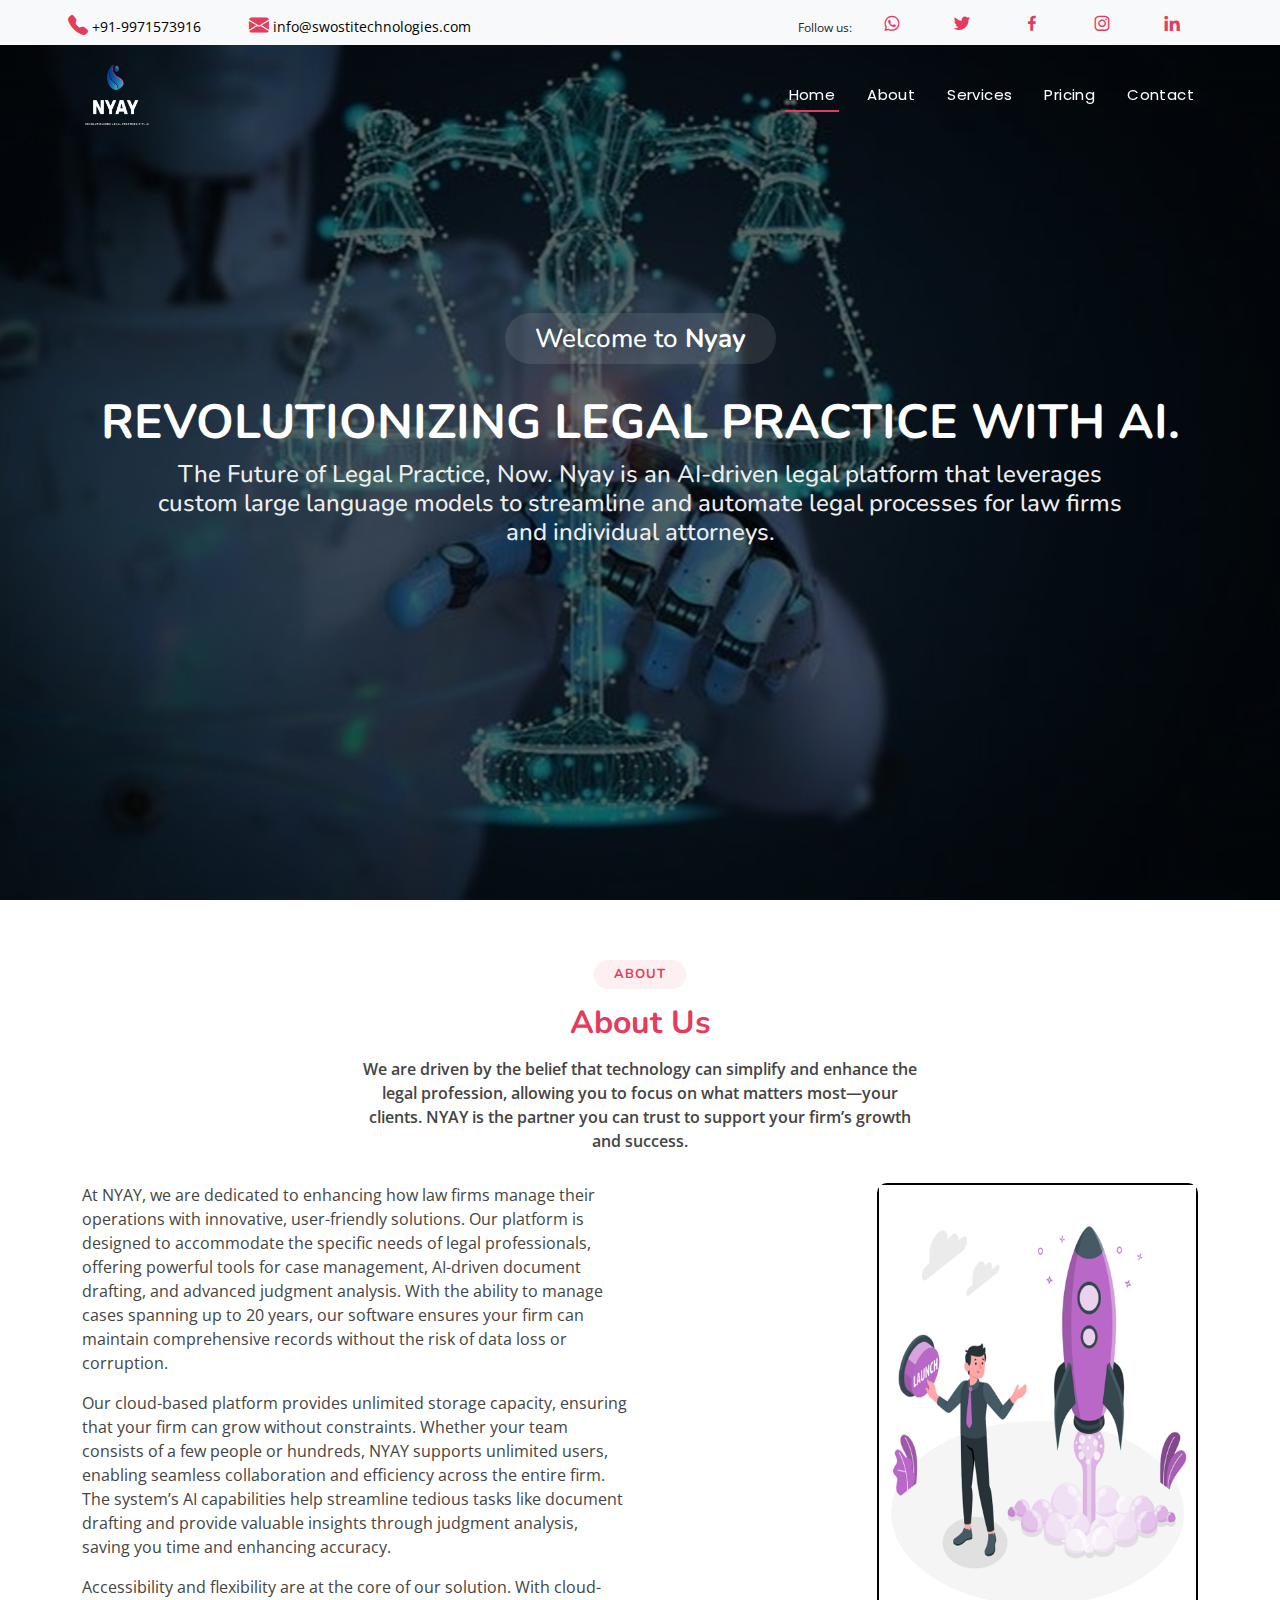
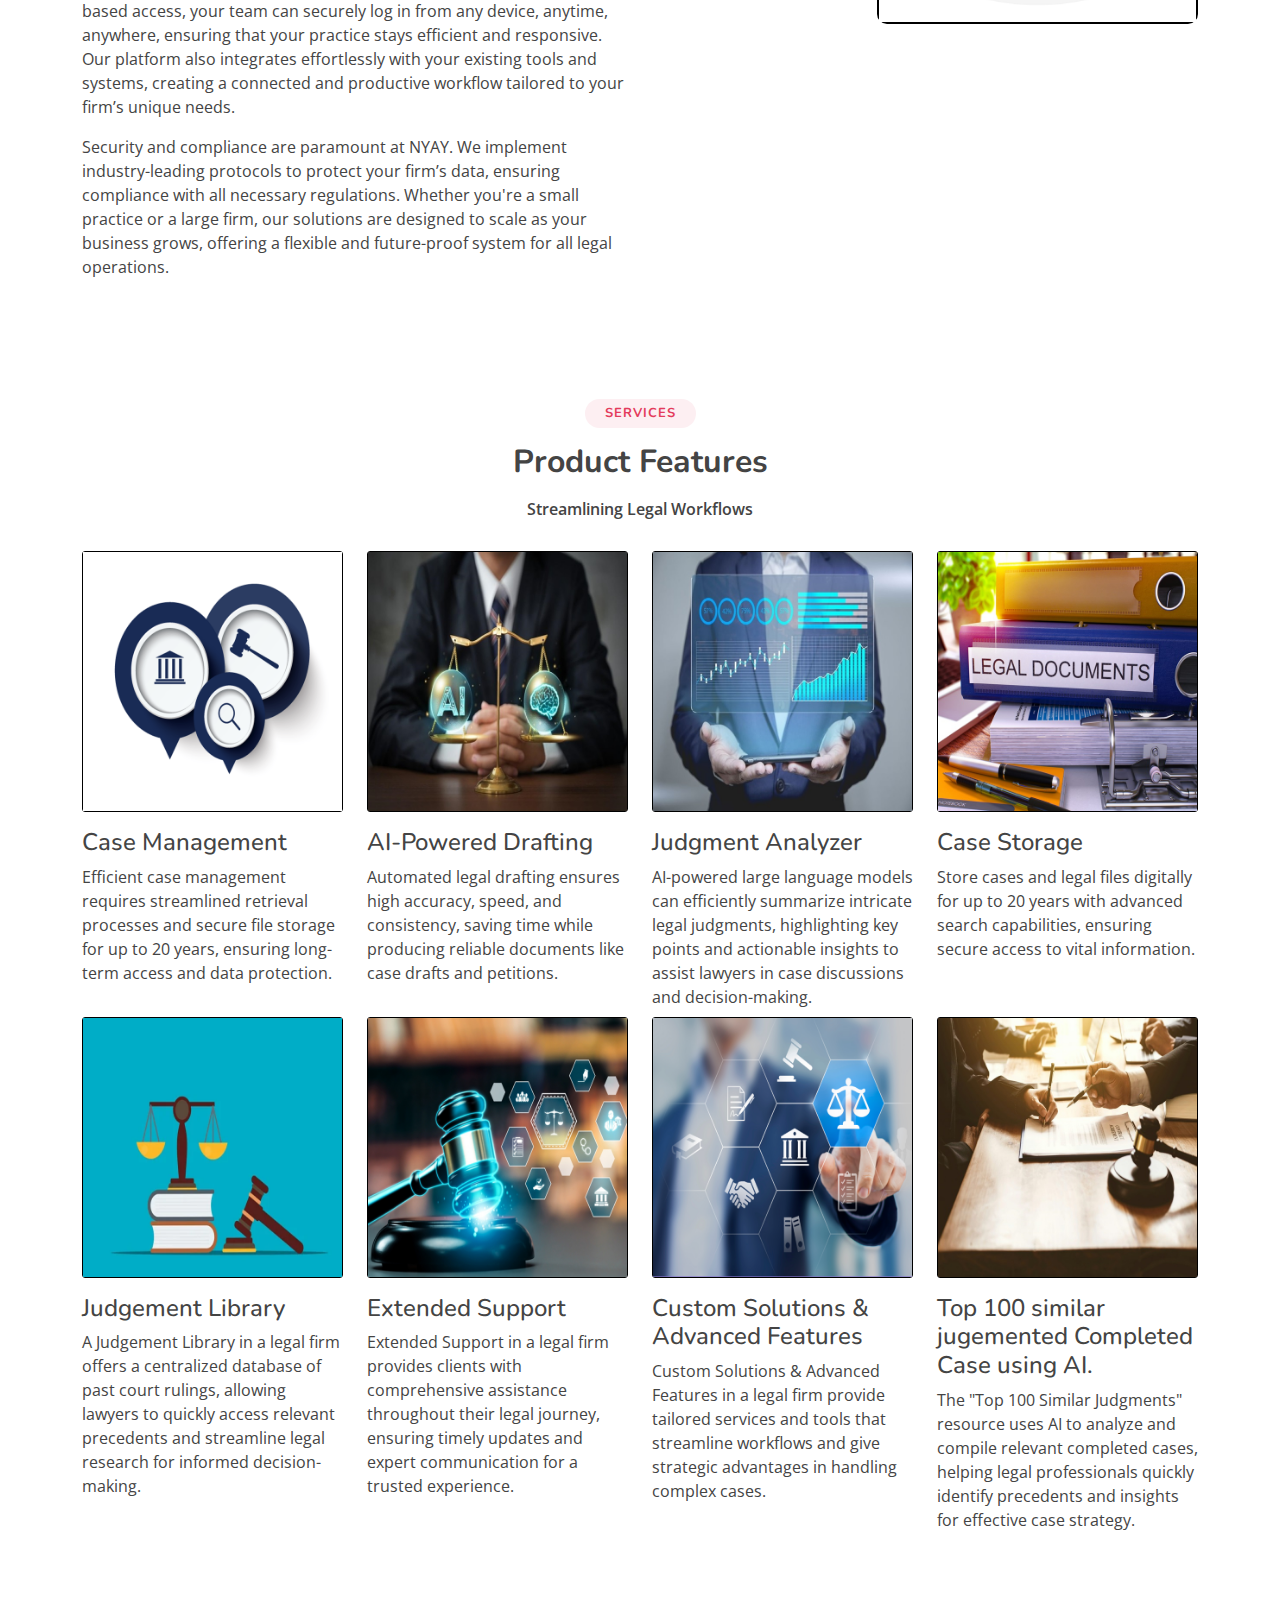
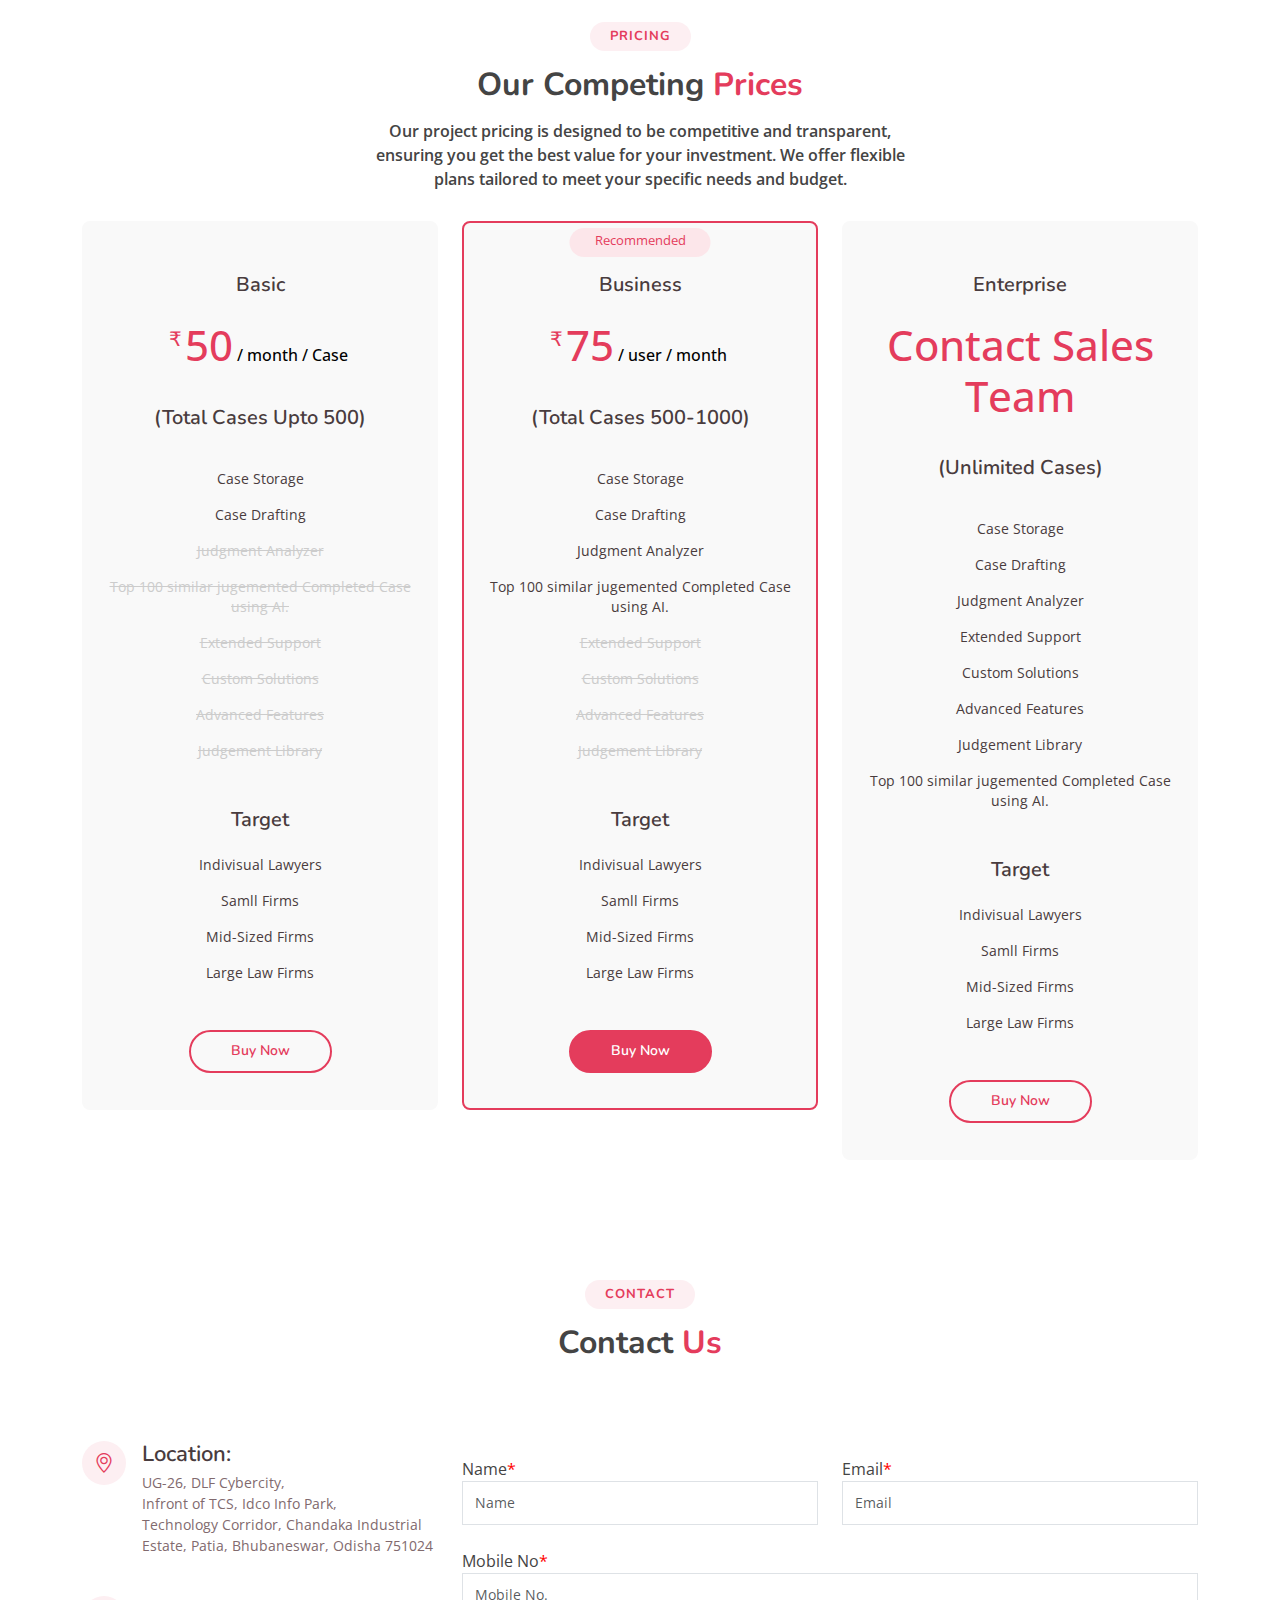
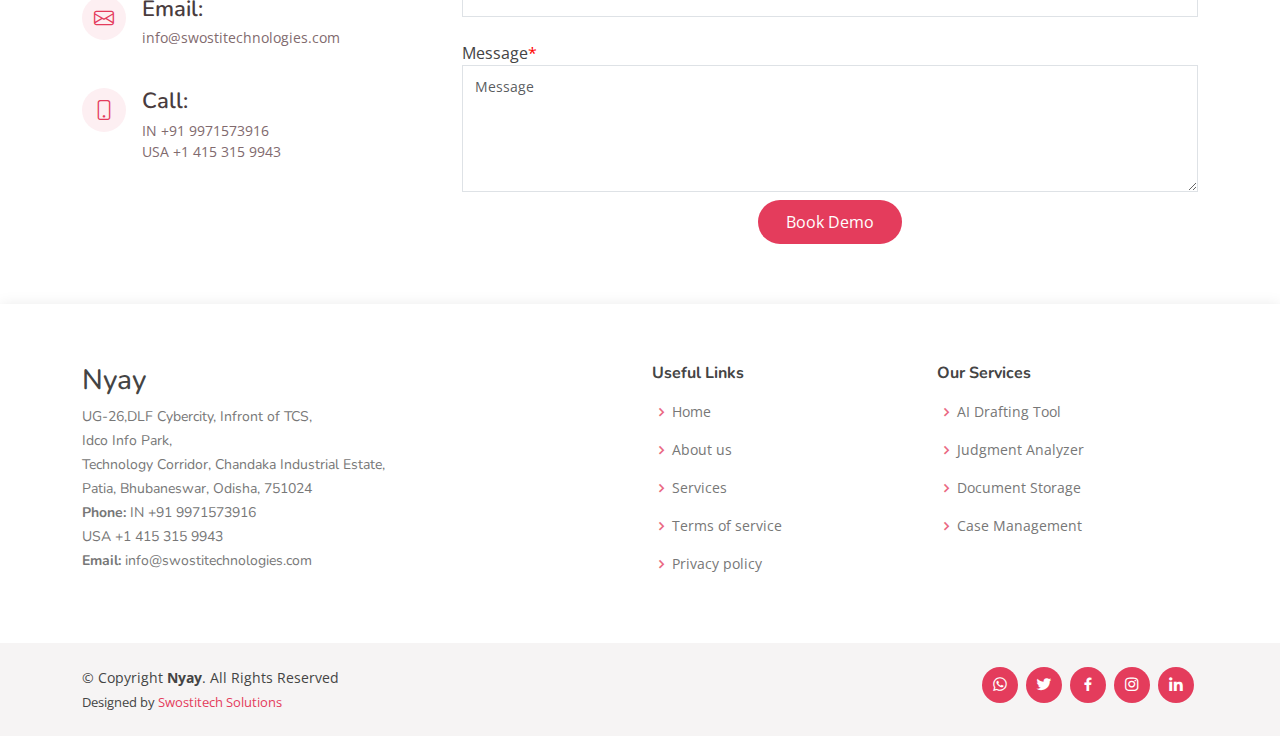
==== index.html @ dc2826b4 "commit" ====
<!DOCTYPE html>
<html lang="en">

<head>
  <meta charset="utf-8">
  <meta content="width=device-width, initial-scale=1.0" name="viewport">

  <title>Nyay</title>
  <meta content="" name="description">
  <meta content="" name="keywords">

  <!-- Favicons -->
  <link href="assets/img/logo.jpg" rel="icon">
  <link href="assets/img/apple-touch-icon.png" rel="apple-touch-icon">

  <!-- Google Fonts -->
  <link href="https://fonts.googleapis.com/css?family=Open+Sans:300,300i,400,400i,600,600i,700,700i|Nunito:300,300i,400,400i,600,600i,700,700i|Poppins:300,300i,400,400i,500,500i,600,600i,700,700i" rel="stylesheet">

  <!-- Vendor CSS Files -->
  <link href="assets/vendor/bootstrap/css/bootstrap.min.css" rel="stylesheet">
  <link href="assets/vendor/bootstrap-icons/bootstrap-icons.css" rel="stylesheet">
  <link href="assets/vendor/boxicons/css/boxicons.min.css" rel="stylesheet">
  <link href="assets/vendor/glightbox/css/glightbox.min.css" rel="stylesheet">
  <link href="assets/vendor/remixicon/remixicon.css" rel="stylesheet">
  <link href="assets/vendor/swiper/swiper-bundle.min.css" rel="stylesheet">

  <!-- Template Main CSS File -->
  <link href="assets/css/style.css" rel="stylesheet">

  <!-- =======================================================
  * Template Name: Tempo
  * Updated: Sep 18 2023 with Bootstrap v5.3.2
  * Template URL: https://bootstrapmade.com/tempo-free-onepage-bootstrap-theme/
  * Author: BootstrapMade.com
  * License: https://bootstrapmade.com/license/
  ======================================================== -->
</head>

<body>

  <!-- ======= Topbar ======= -->
  <div id="topbar" class="topbar row gx-0 align-items-center d-none d-lg-flex bg-light text-dark fixed-top">
    <!-- <div id="topbar" class="topbar row gx-0 align-items-center d-none d-lg-flex bg-dark text-light fixed-top"> -->
    <div class="col-lg-6 px-5 text-start">
      <a><i class="bi bi-telephone-fill"></i> +91-9971573916</a>
      <a href="mailto:info@example.com" class="ms-4"><i class="bi bi-envelope-fill"></i> info@swostitechnologies.com</a>
      <!-- <a href="mailto:info@example.com" class="ms-4" style="color: white;"><i class="bi bi-envelope-fill"></i> info@swostitechnologies.com</a> -->

    </div>
    
    <div class="col-lg-6 px-5 text-end">
      <small>Follow us:</small>
      <a class="text-body ms-3" href="https://api.whatsapp.com/send/?phone=%2B14153159943&text&type=phone_number&app_absent=0" class="Whatsapp"><i class='bx bxl-whatsapp'></i></a>
      <a class="text-body ms-3" href="https://twitter.com/swostitech91221" class="twitter"><i class="bx bxl-twitter"></i></a>
      <a class="text-body ms-3" href="https://www.facebook.com/profile.php?id=100093429827794&mibextid=ZbWKwL" class="facebook"><i class="bx bxl-facebook"></i></a>
      <a class="text-body ms-3" href="https://instagram.com/swostitechsolutions?igshid=MzRlODBiNWFlZA==" class="instagram"><i class="bx bxl-instagram"></i></a>
      <a class="text-body ms-3" href="https://www.linkedin.com/company/swostitech-solutions/" class="linkedin"><i class="bx bxl-linkedin"></i></a>
    </div>
  </div>
  <!-- ======= End Topbar ======= -->
   
  <!-- ======= Header ======= -->
  <header id="header" class="fixed-top ">
    <div class="container d-flex align-items-center justify-content-between">

      <div class="d-flex align-items-center">
        <a href="index.html" class="logo"><img src="assets/img/logobg.png" alt="" class="img-fluid" style="background: transparent;"></a> &nbsp;&nbsp;&nbsp;
        <!-- <h1 class="logo"><a href="index.html">Nyay</a></h1> -->
        <!-- Uncomment below if you prefer to use an image logo -->
      </div>

      <nav id="navbar" class="navbar">
        <ul>
          <li><a class="nav-link scrollto active" href="#hero">Home</a></li>
          <li><a class="nav-link scrollto" href="#about">About</a></li>
          <li><a class="nav-link scrollto" href="#services">Services</a></li>          
          <li><a class="nav-link scrollto" href="#pricing">Pricing</a></li>
          <li><a class="nav-link scrollto" href="#contact">Contact</a></li>
          <!-- <li><a class="nav-link scrollto " href="#portfolio">Portfolio</a></li> -->
          <!-- <li><a class="nav-link scrollto" href="#team">Market</a></li> -->
          <!-- <li class="dropdown"><a href="#"><span>Drop Down</span> <i class="bi bi-chevron-down"></i></a>
            <ul>
              <li><a href="#">Drop Down 1</a></li>
              <li class="dropdown"><a href="#"><span>Deep Drop Down</span> <i class="bi bi-chevron-right"></i></a>
                <ul>
                  <li><a href="#">Deep Drop Down 1</a></li>
                  <li><a href="#">Deep Drop Down 2</a></li>
                  <li><a href="#">Deep Drop Down 3</a></li>
                  <li><a href="#">Deep Drop Down 4</a></li>
                  <li><a href="#">Deep Drop Down 5</a></li>
                </ul>
              </li>
              <li><a href="#">Drop Down 2</a></li>
              <li><a href="#">Drop Down 3</a></li>
              <li><a href="#">Drop Down 4</a></li>
            </ul>
          </li> -->
        </ul>
        <i class="bi bi-list mobile-nav-toggle"></i>
      </nav><!-- .navbar -->

    </div>
  </header><!-- End Header -->

  <!-- ======= Hero Section ======= -->
  <section id="hero">
    <div class="hero-container">
      <h3>Welcome to <strong>Nyay</strong></h3>
      <h1>Revolutionizing Legal Practice With AI.</h1>
      <h6>The Future of Legal Practice, Now. Nyay is an AI-driven legal platform that leverages custom large language models to streamline and automate legal processes for law firms and individual attorneys.</h6>
      <!-- <a href="#about" class="btn-get-started scrollto">Get Started</a> -->
    </div>
  </section><!-- End Hero -->

  <main id="main">

    <!-- ======= About Section ======= -->
    <section id="about" class="about">
      <div class="container">

        <div class="section-title">
          <h2>About</h2>
          <h3><span>About Us</span></h3>
          <p>We are driven by the belief that technology can simplify and enhance the legal profession, allowing you to focus on what matters most—your clients. NYAY is the partner you can trust to support your firm’s growth and success.</p>
        </div>

        <div class="row content">
          <div class="col-lg-6">
            <p>
              At NYAY, we are dedicated to enhancing how law firms manage their operations with innovative, user-friendly solutions. Our platform is designed to accommodate the specific needs of legal professionals, offering powerful tools for case management, AI-driven document drafting, and advanced judgment analysis. With the ability to manage cases spanning up to 20 years, our software ensures your firm can maintain comprehensive records without the risk of data loss or corruption.
            </p>
            <p>
              Our cloud-based platform provides unlimited storage capacity, ensuring that your firm can grow without constraints. Whether your team consists of a few people or hundreds, NYAY supports unlimited users, enabling seamless collaboration and efficiency across the entire firm. The system’s AI capabilities help streamline tedious tasks like document drafting and provide valuable insights through judgment analysis, saving you time and enhancing accuracy.
            </p>
            <p>
              Accessibility and flexibility are at the core of our solution. With cloud-based access, your team can securely log in from any device, anytime, anywhere, ensuring that your practice stays efficient and responsive. Our platform also integrates effortlessly with your existing tools and systems, creating a connected and productive workflow tailored to your firm’s unique needs.
            </p>
            <p>
              Security and compliance are paramount at NYAY. We implement industry-leading protocols to protect your firm’s data, ensuring compliance with all necessary regulations. Whether you're a small practice or a large firm, our solutions are designed to scale as your business grows, offering a flexible and future-proof system for all legal operations.
            </p>
          </div>

          <div class="col-lg-6 pt-4 pt-lg-0">
            <div class="about-img">
              <img src="assets/img/about1.png" class="img-fluid" alt="">
            </div>
          </div>
          <!-- <div class="col-lg-6 pt-4 pt-lg-0">
            <p>
              Accessibility and flexibility are at the core of our solution. With cloud-based access, your team can securely log in from any device, anytime, anywhere, ensuring that your practice stays efficient and responsive. Our platform also integrates effortlessly with your existing tools and systems, creating a connected and productive workflow tailored to your firm’s unique needs.
            </p>
            <ul>
              Security and compliance are paramount at NYAY. We implement industry-leading protocols to protect your firm’s data, ensuring compliance with all necessary regulations. Whether you're a small practice or a large firm, our solutions are designed to scale as your business grows, offering a flexible and future-proof system for all legal operations.
            </ul>
          </div> -->
        </div>
      </div>
    </section><!-- End About Section -->

    <!-- ======= Services Section ======= -->
    <section id="services" class="services">
      <div class="container">
        <div class="section-title">
          <h2>Services</h2>
          <h3>Product Features</h3>
          <p>Streamlining Legal Workflows</p>
        </div>

        <div class="row">
          <div class="col-lg-3 col-md-6 d-block align-items-stretch mb-2">
            <div class="icon">
              <div class="icon-img mb-3">
                <img src="assets/img/team/CM.png" class="img-fluid" alt="">
              </div>
              <div class="icon-info">
                <h4>Case Management</h4>
                <span>Efficient case management requires streamlined retrieval processes and secure file storage for up to 20 years, ensuring long-term access and data protection.</span>
              </div>
            </div>
          </div>

          <div class="col-lg-3 col-md-6 d-flex align-items-stretch">
            <div class="icon">
              <div class="icon-img mb-3">
                <img src="assets/img/team/AI.jpg" class="img-fluid" alt="">
              </div>
              <div class="icon-info">
                <h4>AI-Powered Drafting</h4>
                <span>Automated legal drafting ensures high accuracy, speed, and consistency, saving time while producing reliable documents like case drafts and petitions.</span>
              </div>
            </div>
          </div>

          <div class="col-lg-3 col-md-6 d-flex align-items-stretch">
            <div class="icon">
              <div class="icon-img mb-3">
                <img src="assets/img/team/JA.jpg" class="img-fluid" alt="">
              </div>
              <div class="icon-info">
                <h4>Judgment Analyzer</h4>
                <span>AI-powered large language models can efficiently summarize intricate legal judgments, highlighting key points and actionable insights to assist lawyers in case discussions and decision-making.</span>
              </div>
            </div>
          </div>

          <div class="col-lg-3 col-md-6 d-flex align-items-stretch mb-2">
            <div class="icon">
              <div class="icon-img mb-3">
                <img src="assets/img/team/CS.jpg" class="img-fluid" alt="">
              </div>
              <div class="icon-info">
                <h4>Case Storage</h4>
                <span>Store cases and legal files digitally for up to 20 years with advanced search capabilities, ensuring secure access to vital information.</span>
              </div>
            </div>
          </div>

          <div class="col-lg-3 col-md-6 d-block align-items-stretch mt-2">
            <div class="icon">
              <div class="icon-img mb-3">
                <img src="assets/img/team/JL.png" class="img-fluid" alt="">
              </div>
              <div class="icon-info">
                <h4>Judgement Library</h4>
                <span>A Judgement Library in a legal firm offers a centralized database of past court rulings, allowing lawyers to quickly access relevant precedents and streamline legal research for informed decision-making.</span>
              </div>
            </div>
          </div>

          <div class="col-lg-3 col-md-6 d-flex align-items-stretch mt-2">
            <div class="icon">
              <div class="icon-img mb-3">
                <img src="assets/img/team/ES.png" class="img-fluid" alt="">
              </div>
              <div class="icon-info">
                <h4>Extended Support</h4>
                <span>Extended Support in a legal firm provides clients with comprehensive assistance throughout their legal journey, ensuring timely updates and expert communication for a trusted experience.</span>
              </div>
            </div>
          </div>

          <div class="col-lg-3 col-md-6 d-flex align-items-stretch mt-2">
            <div class="icon">
              <div class="icon-img mb-3">
                <img src="assets/img/team/CSAF.png" class="img-fluid" alt="">
              </div>
              <div class="icon-info">
                <h4>Custom Solutions & Advanced Features</h4>
                <span>Custom Solutions & Advanced Features in a legal firm provide tailored services and tools that streamline workflows and give strategic advantages in handling complex cases.</span>
              </div>
            </div>
          </div>

          <div class="col-lg-3 col-md-6 d-flex align-items-stretch mt-2">
            <div class="icon">
              <div class="icon-img mb-3">
                <img src="assets/img/team/100.jpeg" class="img-fluid" alt="">
              </div>
              <div class="icon-info">
                <h4>Top 100 similar jugemented Completed Case using AI.</h4>
                <span>The "Top 100 Similar Judgments" resource uses AI to analyze and compile relevant completed cases, helping legal professionals quickly identify precedents and insights for effective case strategy.</span>
              </div>
            </div>
          </div>
        </div>
      </div>
    </section><!-- End Services Section -->

    <!-- ======= Pricing Section ======= -->
    <section id="pricing" class="pricing">
      <div class="container">

        <div class="section-title">
          <h2>Pricing</h2>
          <h3>Our Competing <span>Prices</span></h3>
          <p>Our project pricing is designed to be competitive and transparent, ensuring you get the best value for your investment. We offer flexible plans tailored to meet your specific needs and budget.</p>
        </div>

        <div class="row">

          <div class="col-lg-4 col-md-6">
            <div class="box">
              <h3>Basic</h3>
              <h4><sup>₹</sup>50<span> / month / Case</span></h4>
              <ul>
                <h3><li>(Total Cases Upto 500)</li></h3>
                <li>Case Storage</li>
                <li>Case Drafting</li>
                <li class="na">Judgment Analyzer</li>
                <li class="na">Top 100 similar jugemented Completed Case using AI.</li>
                <li class="na">Extended Support</li>
                <li class="na">Custom Solutions</li>
                <li class="na">Advanced Features</li>
                <li class="na">Judgement Library</li>
              </ul>
              <div>
                <h3>Target</h3>
                <ul>
                  <li>Indivisual Lawyers</li>
                  <li>Samll Firms</li>
                  <li>Mid-Sized Firms</li>
                  <li>Large Law Firms</li>
                </ul>
              </div>
              <div class="btn-wrap">
                <a href="#contact" class="btn-buy">Buy Now</a>
              </div>
            </div>
          </div>

          <div class="col-lg-4 col-md-6 mt-4 mt-md-0">
            <div class="box recommended">
              <span class="recommended-badge">Recommended</span>
              <h3>Business</h3>
              <h4><sup>₹</sup>75<span><span> / user / month</span></h4>
              <ul>
                <h3><li>(Total Cases 500-1000)</li></h3>
                <li>Case Storage</li>
                <li>Case Drafting</li>
                <li>Judgment Analyzer</li>
                <li>Top 100 similar jugemented Completed Case using AI.</li>
                <li class="na">Extended Support</li>
                <li class="na">Custom Solutions</li>
                <li class="na">Advanced Features</li>
                <li class="na">Judgement Library</li>
              </ul>
              <div>
                <h3>Target</h3>
                <ul>
                  <li>Indivisual Lawyers</li>
                  <li>Samll Firms</li>
                  <li>Mid-Sized Firms</li>
                  <li>Large Law Firms</li>
                </ul>
              </div>
              <div class="btn-wrap">
                <a href="#contact" class="btn-buy">Buy Now</a>
              </div>
            </div>
          </div>

          <div class="col-lg-4 col-md-6 mt-4 mt-lg-0">
            <div class="box">
              <h3>Enterprise</h3>
              <h4>Contact Sales Team</h4>
              <ul>
                <h3><li>(Unlimited Cases)</li></h3>
                <li>Case Storage</li>
                <li>Case Drafting</li>
                <li>Judgment Analyzer</li>
                <li>Extended Support</li>
                <li>Custom Solutions</li>
                <li>Advanced Features</li>
                <li>Judgement Library</li>
                <li>Top 100 similar jugemented Completed Case using AI.</li>
              </ul>
              <div>
                <h3>Target</h3>
                <ul>
                  <li>Indivisual Lawyers</li>
                  <li>Samll Firms</li>
                  <li>Mid-Sized Firms</li>
                  <li>Large Law Firms</li>
                </ul>
              </div>
              <div class="btn-wrap">
                <a href="#contact" class="btn-buy">Buy Now</a>
              </div>
            </div>
          </div>

        </div>

      </div>
    </section><!-- End Pricing Section -->

    <!-- ======= Contact Section ======= -->
    <section id="contact" class="contact">
      <div class="container">

        <div class="section-title">
          <h2>Contact</h2>
          <h3>Contact <span>Us</span></h3>
          <!-- <p>Ut possimus qui ut temporibus culpa velit eveniet modi omnis est adipisci expedita at voluptas atque vitae autem.</p> -->
        </div>
        <!-- <div>
          <iframe style="border:0; width: 100%; height: 270px;" src="https://www.google.com/maps/embed?pb=!1m14!1m8!1m3!1d12097.433213460943!2d-74.0062269!3d40.7101282!3m2!1i1024!2i768!4f13.1!3m3!1m2!1s0x0%3A0xb89d1fe6bc499443!2sDowntown+Conference+Center!5e0!3m2!1smk!2sbg!4v1539943755621" frameborder="0" allowfullscreen></iframe>
        </div> -->

        <div class="row mt-5">

          <div class="col-lg-4">
            <div class="info">
              <div class="address">
                <i class="bi bi-geo-alt"></i>
                <h4>Location:</h4>
                <p>
                  UG-26, DLF Cybercity,<br> Infront of TCS, Idco Info Park,<br> Technology Corridor, Chandaka Industrial Estate, Patia, Bhubaneswar, Odisha 751024<br>
                </p>
              </div>

              <div class="email">
                <i class="bi bi-envelope"></i>
                <h4>Email:</h4>
                <p>info@swostitechnologies.com</p>
              </div>

              <div class="phone">
                <i class="bi bi-phone"></i>
                <h4>Call:</h4>
                <p> IN +91 9971573916<br> USA +1 415 315 9943</p>
              </div>

            </div>

          </div>

          <div class="col-lg-8 mt-5 mt-lg-0">

            <form action="https://formspree.io/f/xlekqkjj" method="POST" class="msg">
               <!-- Name & Email -->
              <div class="row">
                <div class="col-lg-6 form-group mt-3">
                  Name<span style="color: red;">*</span> <input type="text" name="username" id="" placeholder="Name" class="form-control"   required />
                </div>
                <div class="col-lg-6 form-group mt-3 ">
                  Email<span style="color: red;">*</span> <input  type="email" name="email" placeholder="Email"  class="form-control"     required/>
                </div>
              </div>
              <!-- Mobile -->
              <div class=" form-group mt-3">
                Mobile No<span style="color: red;">*</span> <input type="tel" id="phone" class="form-control" name="phone" placeholder="Mobile No." pattern="[0-9]{3}[0-9]{3}[0-9]{4}" required>
              </div>
              <!-- Message -->
              <div class="form-group mt-3">
                Message<span style="color: red;">*</span> <textarea   class="form-control"   name="message" id="" rows="5" placeholder="Message" required></textarea>
              </div>
              <!-- Submit -->
              <div class="text-center"><button type="submit">Book Demo</button></div>
            </form>
          </div>

        </div>

      </div>
    </section><!-- End Contact Section -->

  </main><!-- End #main -->

  <!-- ======= Footer ======= -->
  <footer id="footer">

    <div class="footer-top">
      <div class="container">
        <div class="row">

          <div class="col-lg-6 col-md-6 footer-contact">
            <h3>Nyay</h3>
            <p>
              UG-26,DLF Cybercity, Infront of TCS, <br>Idco Info Park,<br> Technology Corridor, Chandaka Industrial Estate,<br> Patia, Bhubaneswar, Odisha, 751024
              <br>
              <strong>Phone:</strong> IN +91 9971573916<br> USA +1 415 315 9943
              <br>
              <strong>Email:</strong> info@swostitechnologies.com<br>
            </p>
          </div>

          <div class="col-lg-3 col-md-6 footer-links">
            <h4>Useful Links</h4>
            <ul>
              <li><i class="bx bx-chevron-right"></i> <a href="#">Home</a></li>
              <li><i class="bx bx-chevron-right"></i> <a href="#">About us</a></li>
              <li><i class="bx bx-chevron-right"></i> <a href="#">Services</a></li>
              <li><i class="bx bx-chevron-right"></i> <a href="#">Terms of service</a></li>
              <li><i class="bx bx-chevron-right"></i> <a href="#">Privacy policy</a></li>
            </ul>
          </div>

          <div class="col-lg-3 col-md-6 footer-links">
            <h4>Our Services</h4>
            <ul>
              <li><i class="bx bx-chevron-right"></i> <a href="#">AI Drafting Tool</a></li>
              <li><i class="bx bx-chevron-right"></i> <a href="#">Judgment Analyzer</a></li>
              <li><i class="bx bx-chevron-right"></i> <a href="#">Document Storage</a></li>
              <li><i class="bx bx-chevron-right"></i> <a href="#">Case Management</a></li>
              <!-- <li><i class="bx bx-chevron-right"></i> <a href="#">Graphic Design</a></li> -->
            </ul>
          </div>

          <!-- <div class="col-lg-4 col-md-6 footer-newsletter">
            <h4>Join Our Newsletter</h4>
            <p>Stay updated with the latest legal insights and news by joining our newsletter!</p>
            <form action="" method="post">
              <input type="email" name="email"><input type="submit" value="Subscribe">
            </form>
          </div> -->

        </div>
      </div>
    </div>

    <div class="container d-md-flex py-4">

      <div class="me-md-auto text-center text-md-start">
        <div class="copyright">
          &copy; Copyright <strong><span>Nyay</span></strong>. All Rights Reserved
        </div>
        <div class="credits">
          <!-- All the links in the footer should remain intact. -->
          <!-- You can delete the links only if you purchased the pro version. -->
          <!-- Licensing information: https://bootstrapmade.com/license/ -->
          <!-- Purchase the pro version with working PHP/AJAX contact form: https://bootstrapmade.com/tempo-free-onepage-bootstrap-theme/ -->
          Designed by <a href="https://www.swostitechnologies.com">Swostitech Solutions</a>
        </div>
      </div>
      <div class="social-links text-center text-md-right pt-3 pt-md-0">
        <a href="https://api.whatsapp.com/send/?phone=%2B14153159943&text&type=phone_number&app_absent=0" class="Whatsapp"><i class='bx bxl-whatsapp'></i></a>
        <a href="https://twitter.com/swostitech91221" class="twitter"><i class="bx bxl-twitter"></i></a>
        <a href="https://www.facebook.com/profile.php?id=100093429827794&mibextid=ZbWKwL" class="facebook"><i class="bx bxl-facebook"></i></a>
        <a href="https://instagram.com/swostitechsolutions?igshid=MzRlODBiNWFlZA==" class="instagram"><i class="bx bxl-instagram"></i></a>
        <a href="https://www.linkedin.com/company/swostitech-solutions/" class="linkedin"><i class="bx bxl-linkedin"></i></a>
      </div>
    </div>
  </footer><!-- End Footer -->

  <a href="#" class="back-to-top d-flex align-items-center justify-content-center"><i class="bi bi-arrow-up-short"></i></a>

  <!-- Vendor JS Files -->
  <script src="assets/vendor/bootstrap/js/bootstrap.bundle.min.js"></script>
  <script src="assets/vendor/glightbox/js/glightbox.min.js"></script>
  <script src="assets/vendor/isotope-layout/isotope.pkgd.min.js"></script>
  <script src="assets/vendor/swiper/swiper-bundle.min.js"></script>
  <script src="assets/vendor/php-email-form/validate.js"></script>

  <!-- Template Main JS File -->
  <script src="assets/js/main.js"></script>

</body>

</html>
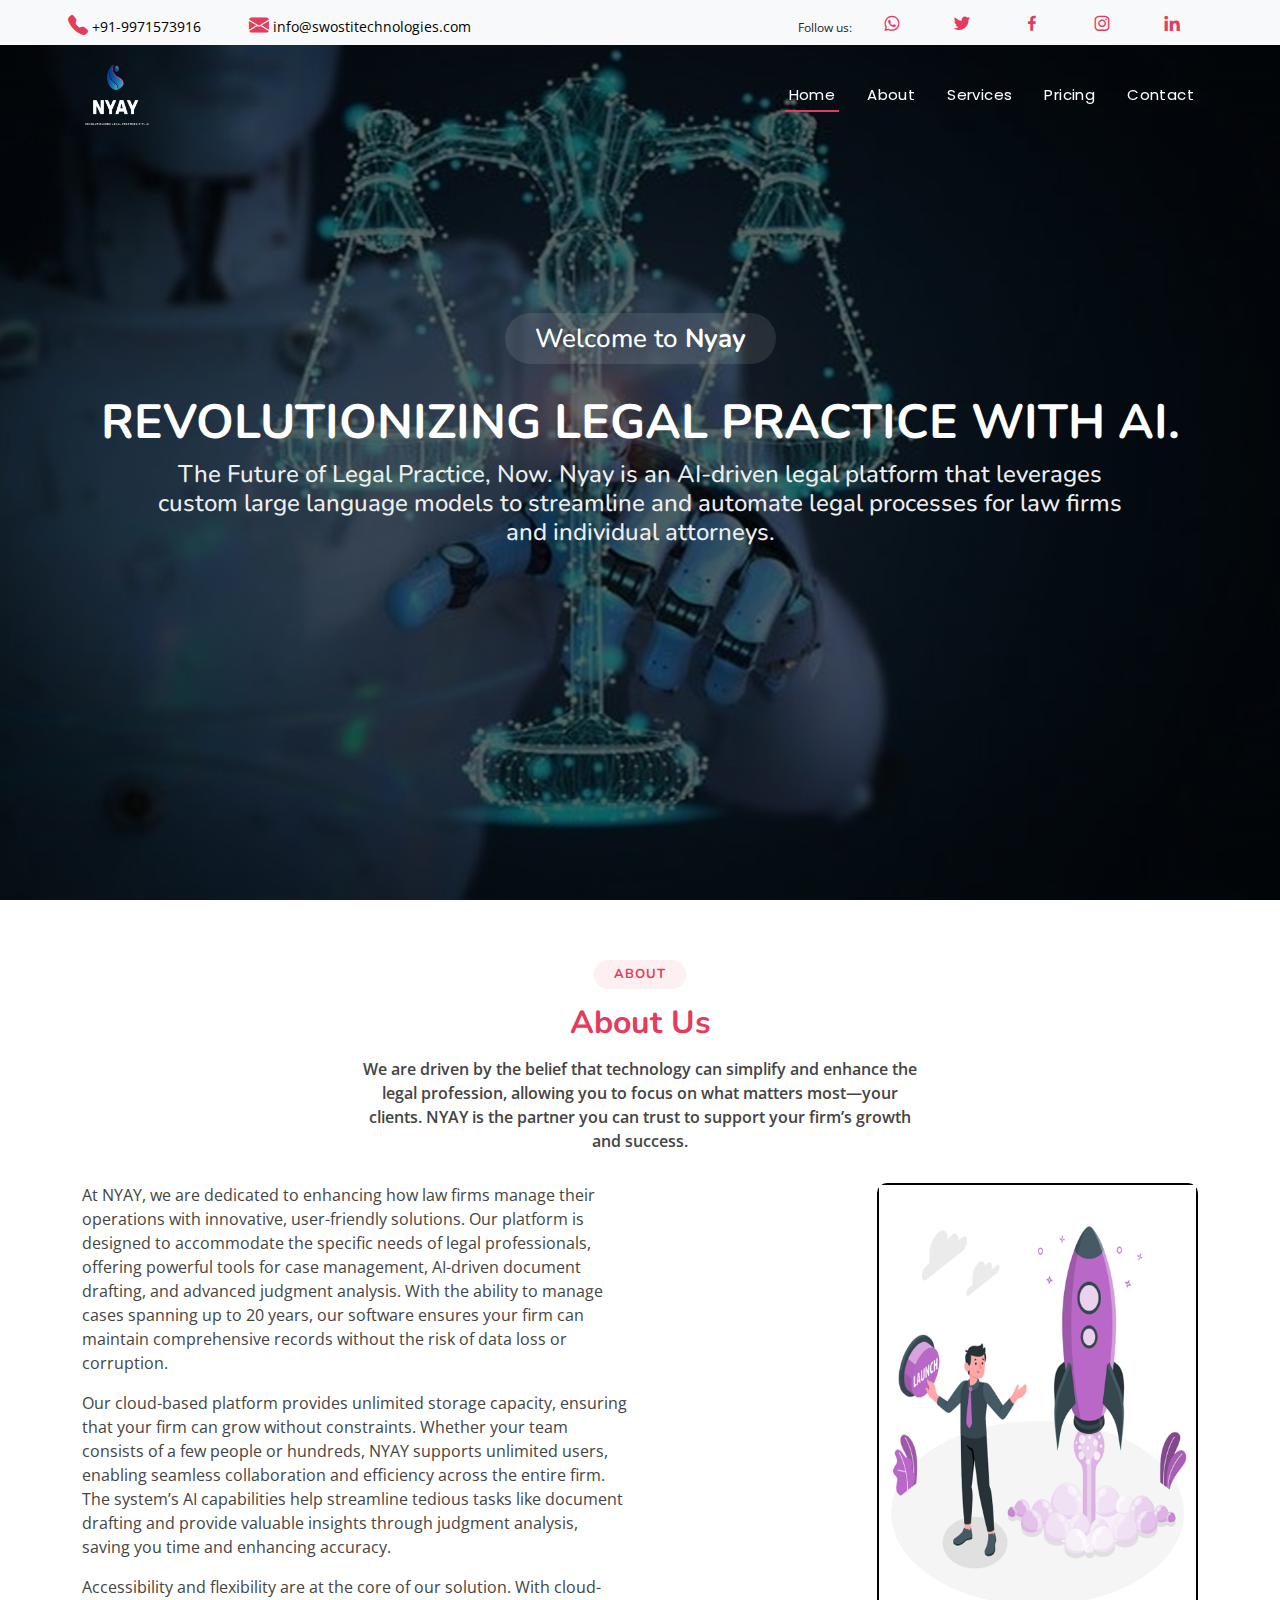
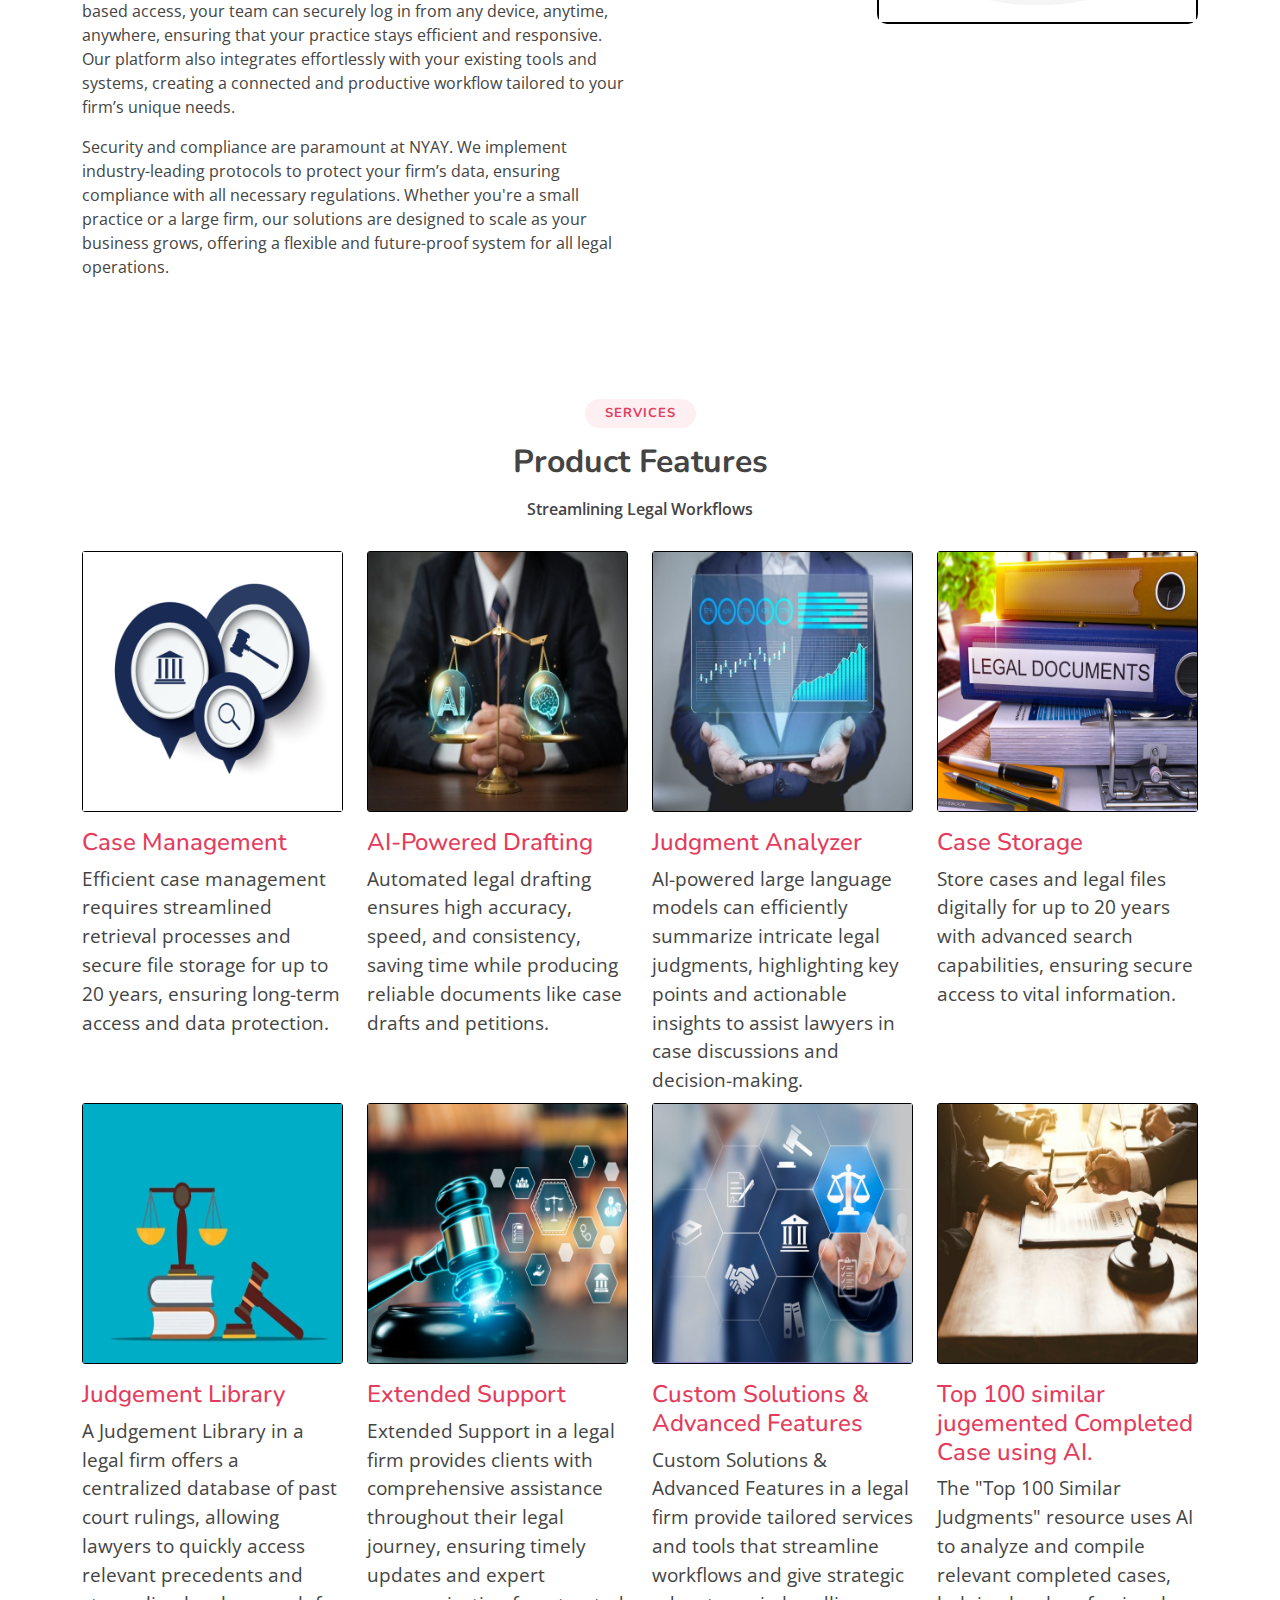
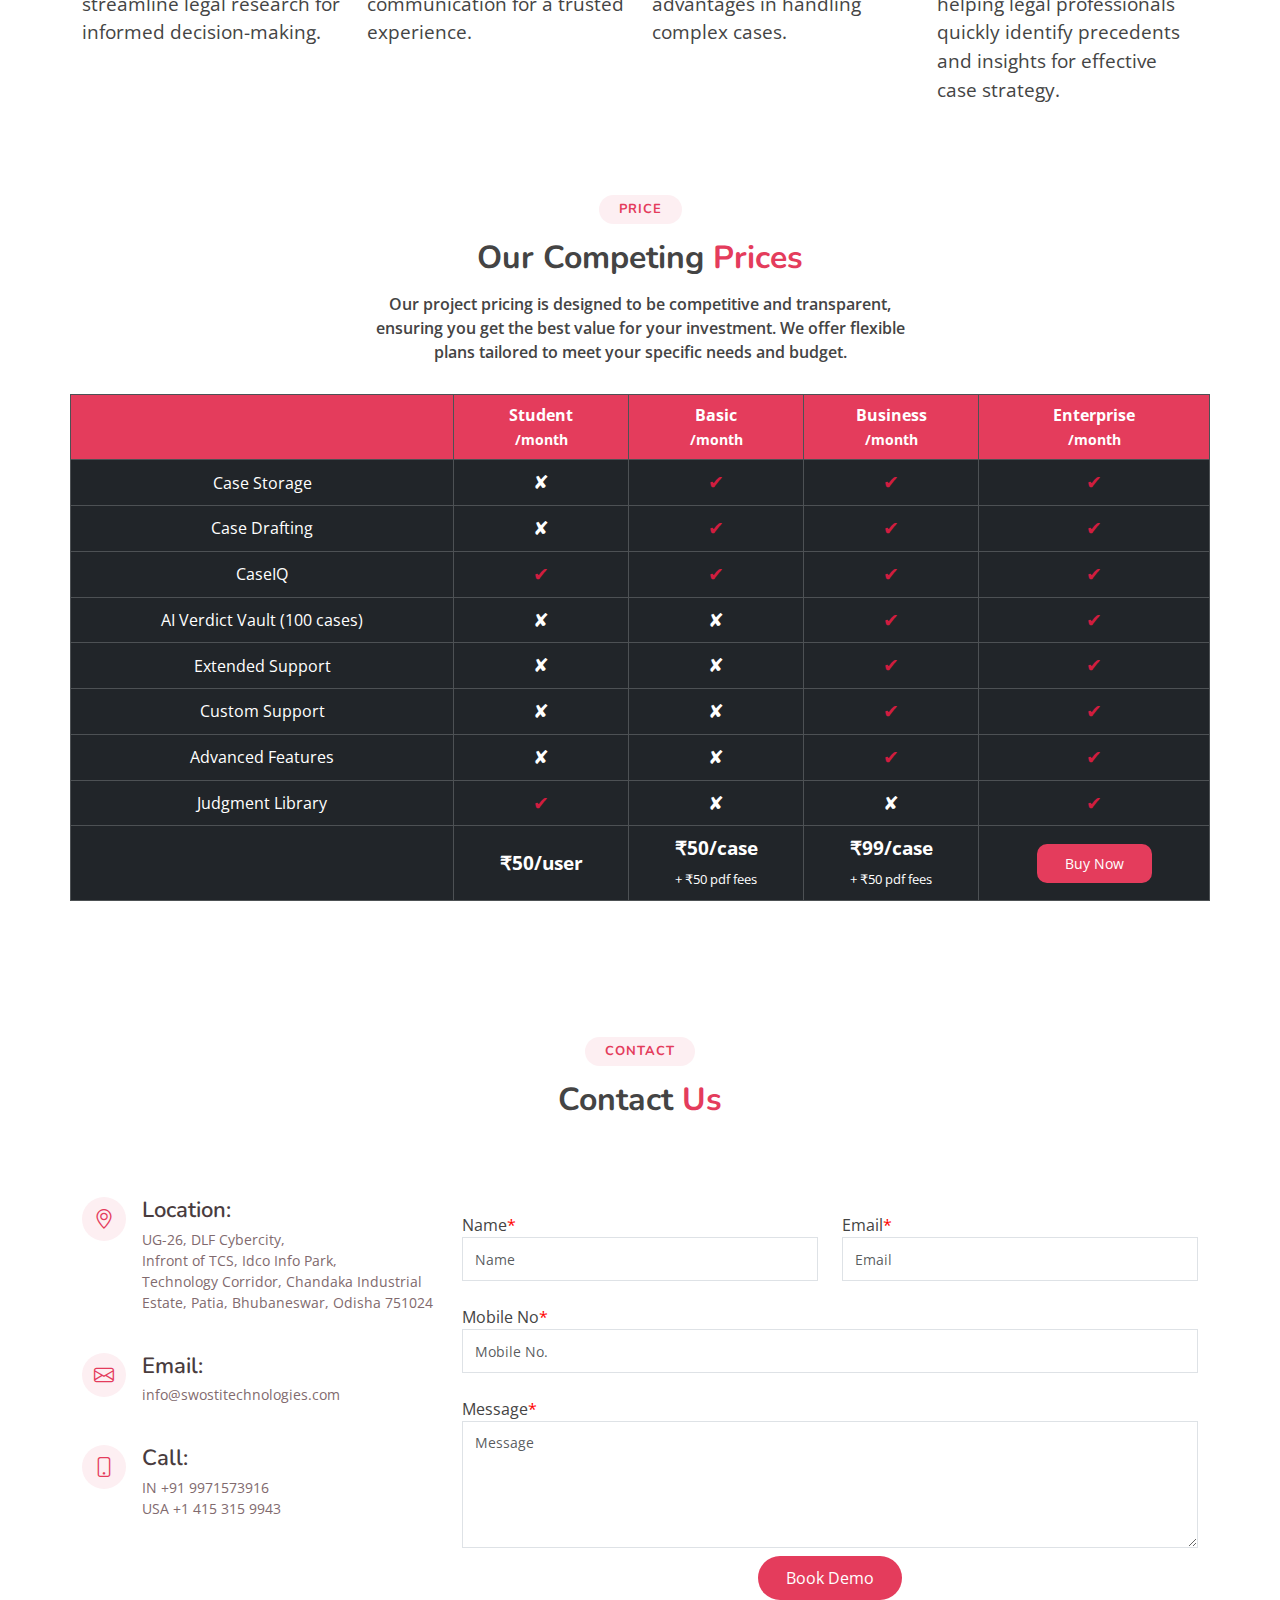
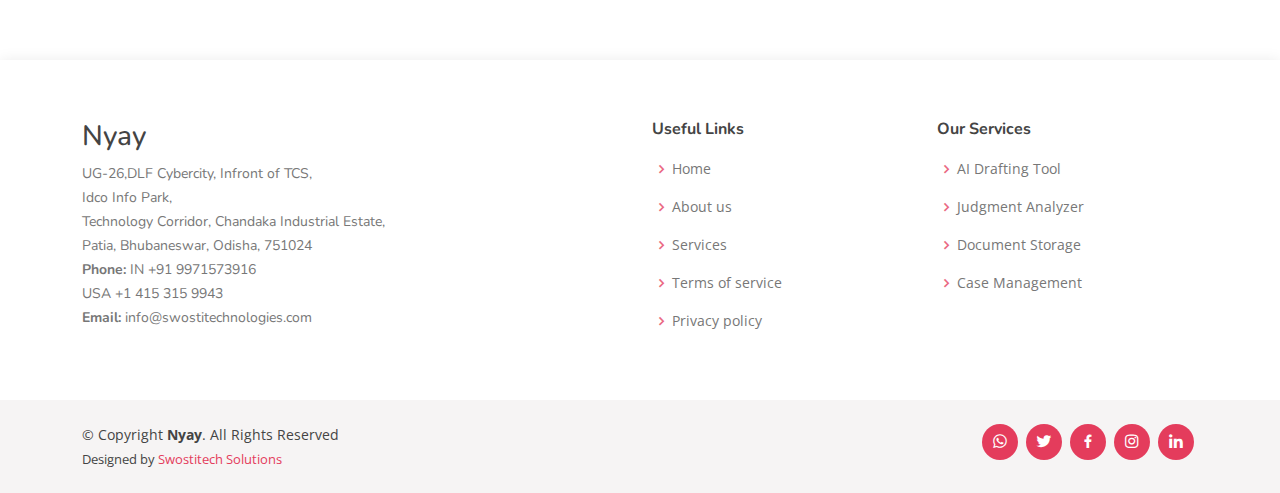
==== commit 1a72184e: "commit" ====
--- a/index.html
+++ b/index.html
@@ -76,25 +76,6 @@
           <li><a class="nav-link scrollto" href="#services">Services</a></li>          
           <li><a class="nav-link scrollto" href="#pricing">Pricing</a></li>
           <li><a class="nav-link scrollto" href="#contact">Contact</a></li>
-          <!-- <li><a class="nav-link scrollto " href="#portfolio">Portfolio</a></li> -->
-          <!-- <li><a class="nav-link scrollto" href="#team">Market</a></li> -->
-          <!-- <li class="dropdown"><a href="#"><span>Drop Down</span> <i class="bi bi-chevron-down"></i></a>
-            <ul>
-              <li><a href="#">Drop Down 1</a></li>
-              <li class="dropdown"><a href="#"><span>Deep Drop Down</span> <i class="bi bi-chevron-right"></i></a>
-                <ul>
-                  <li><a href="#">Deep Drop Down 1</a></li>
-                  <li><a href="#">Deep Drop Down 2</a></li>
-                  <li><a href="#">Deep Drop Down 3</a></li>
-                  <li><a href="#">Deep Drop Down 4</a></li>
-                  <li><a href="#">Deep Drop Down 5</a></li>
-                </ul>
-              </li>
-              <li><a href="#">Drop Down 2</a></li>
-              <li><a href="#">Drop Down 3</a></li>
-              <li><a href="#">Drop Down 4</a></li>
-            </ul>
-          </li> -->
         </ul>
         <i class="bi bi-list mobile-nav-toggle"></i>
       </nav><!-- .navbar -->
@@ -271,108 +252,96 @@
       <div class="container">
 
         <div class="section-title">
-          <h2>Pricing</h2>
+          <h2>Price</h2>
           <h3>Our Competing <span>Prices</span></h3>
           <p>Our project pricing is designed to be competitive and transparent, ensuring you get the best value for your investment. We offer flexible plans tailored to meet your specific needs and budget.</p>
         </div>
 
-        <div class="row">
-
-          <div class="col-lg-4 col-md-6">
-            <div class="box">
-              <h3>Basic</h3>
-              <h4><sup>₹</sup>50<span> / month / Case</span></h4>
-              <ul>
-                <h3><li>(Total Cases Upto 500)</li></h3>
-                <li>Case Storage</li>
-                <li>Case Drafting</li>
-                <li class="na">Judgment Analyzer</li>
-                <li class="na">Top 100 similar jugemented Completed Case using AI.</li>
-                <li class="na">Extended Support</li>
-                <li class="na">Custom Solutions</li>
-                <li class="na">Advanced Features</li>
-                <li class="na">Judgement Library</li>
-              </ul>
-              <div>
-                <h3>Target</h3>
-                <ul>
-                  <li>Indivisual Lawyers</li>
-                  <li>Samll Firms</li>
-                  <li>Mid-Sized Firms</li>
-                  <li>Large Law Firms</li>
-                </ul>
-              </div>
-              <div class="btn-wrap">
-                <a href="#contact" class="btn-buy">Buy Now</a>
-              </div>
-            </div>
-          </div>
-
-          <div class="col-lg-4 col-md-6 mt-4 mt-md-0">
-            <div class="box recommended">
-              <span class="recommended-badge">Recommended</span>
-              <h3>Business</h3>
-              <h4><sup>₹</sup>75<span><span> / user / month</span></h4>
-              <ul>
-                <h3><li>(Total Cases 500-1000)</li></h3>
-                <li>Case Storage</li>
-                <li>Case Drafting</li>
-                <li>Judgment Analyzer</li>
-                <li>Top 100 similar jugemented Completed Case using AI.</li>
-                <li class="na">Extended Support</li>
-                <li class="na">Custom Solutions</li>
-                <li class="na">Advanced Features</li>
-                <li class="na">Judgement Library</li>
-              </ul>
-              <div>
-                <h3>Target</h3>
-                <ul>
-                  <li>Indivisual Lawyers</li>
-                  <li>Samll Firms</li>
-                  <li>Mid-Sized Firms</li>
-                  <li>Large Law Firms</li>
-                </ul>
-              </div>
-              <div class="btn-wrap">
-                <a href="#contact" class="btn-buy">Buy Now</a>
-              </div>
-            </div>
-          </div>
-
-          <div class="col-lg-4 col-md-6 mt-4 mt-lg-0">
-            <div class="box">
-              <h3>Enterprise</h3>
-              <h4>Contact Sales Team</h4>
-              <ul>
-                <h3><li>(Unlimited Cases)</li></h3>
-                <li>Case Storage</li>
-                <li>Case Drafting</li>
-                <li>Judgment Analyzer</li>
-                <li>Extended Support</li>
-                <li>Custom Solutions</li>
-                <li>Advanced Features</li>
-                <li>Judgement Library</li>
-                <li>Top 100 similar jugemented Completed Case using AI.</li>
-              </ul>
-              <div>
-                <h3>Target</h3>
-                <ul>
-                  <li>Indivisual Lawyers</li>
-                  <li>Samll Firms</li>
-                  <li>Mid-Sized Firms</li>
-                  <li>Large Law Firms</li>
-                </ul>
-              </div>
-              <div class="btn-wrap">
-                <a href="#contact" class="btn-buy">Buy Now</a>
-              </div>
-            </div>
-          </div>
+        <div class="row justify-content-center">
+          <table class="table table-bordered table-responsive table-dark text-center align-middle">
+            <thead>
+              <tr>
+                <!-- <th rowspan="2" class="table-title">Subscription Model</th> -->
+                <th></th>
+                <th>Student<br><small>/month</small></th>
+                <th>Basic<br><small>/month</small></th>
+                <th>Business<br><small>/month</small></th>
+                <th>Enterprise<br><small>/month</small></th>
+              </tr>
+            </thead>
+            <tbody>
+              <tr>
+                <td class="feature-title"><a>Case Storage</a></td>
+                <td><span class="icon">✘</span></td>
+                <td><span class="check">✔</span></td>
+                <td><span class="check">✔</span></td>
+                <td><span class="check">✔</span></td>
+              </tr>
+              <tr>
+                <td class="feature-title">Case Drafting</td>
+                <td><span class="icon">✘</span></td>
+                <td><span class="check">✔</span></td>
+                <td><span class="check">✔</span></td>
+                <td><span class="check">✔</span></td>
+              </tr>
+              <tr>
+                <td class="feature-title">CaseIQ</td>
+                <td><span class="check">✔</span></td>
+                <td><span class="check">✔</span></td>
+                <td><span class="check">✔</span></td>
+                <td><span class="check">✔</span></td>
+              </tr>
+              <tr>
+                <td class="feature-title">AI Verdict Vault (100 cases)</td>
+                <td><span class="icon">✘</span></td>
+                <td><span class="icon">✘</span></td>
+                <td><span class="check">✔</span></td>
+                <td><span class="check">✔</span></td>
+              </tr>
+              <tr>
+                <td class="feature-title">Extended Support</td>
+                <td><span class="icon">✘</span></td>
+                <td><span class="icon">✘</span></td>
+                <td><span class="check">✔</span></td>
+                <td><span class="check">✔</span></td>
+              </tr>
+              <tr>
+                <td class="feature-title">Custom Support</td>
+                <td><span class="icon">✘</span></td>
+                <td><span class="icon">✘</span></td>
+                <td><span class="check">✔</span></td>
+                <td><span class="check">✔</span></td>
+              </tr>
+              <tr>
+                <td class="feature-title">Advanced Features</td>
+                <td><span class="icon">✘</span></td>
+                <td><span class="icon">✘</span></td>
+                <td><span class="check">✔</span></td>
+                <td><span class="check">✔</span></td>
+              </tr>
+              <tr>
+                <td class="feature-title">Judgment Library</td>
+                <td><span class="check">✔</span></td>
+                <td><span class="icon">✘</span></td>
+                <td><span class="icon">✘</span></td>
+                <td><span class="check">✔</span></td>
+              </tr>
+              <tr>
+                <td></td>
+                <td class="price">₹50/user</td>
+                <td class="price">₹50/case<br><span class="price-details">+ ₹50 pdf fees</span></td>
+                <td class="price">₹99/case<br><span class="price-details">+ ₹50 pdf fees</span></td>
+                <!-- <td><button class="btn btn-sales">Contact Sales</button></td> -->
+                <td><a href="#contact" class="btn-sales">Buy Now</a></td>
+              </tr>
+            </tbody>
+          </table>
 
         </div>
 
       </div>
     </section><!-- End Pricing Section -->
+    <!-- End Pricing Section -->
 
     <!-- ======= Contact Section ======= -->
     <section id="contact" class="contact">
--- a/assets/css/style.css
+++ b/assets/css/style.css
@@ -684,6 +684,10 @@
   border-radius: 0px;
 }
 
+.services .icon h4 {
+  color: #e43c5c;
+}
+
 /* .services .icon :hover {
   cursor: pointer;
 } */
@@ -723,206 +727,60 @@
 /*--------------------------------------------------------------
 # Pricing
 --------------------------------------------------------------*/
-.pricing .box {
+.subscription-table {
+  margin: 30px auto;
+  max-width: 100%;
+  overflow-x: auto;
+}
+.table-title {
+  text-align: left;
+  writing-mode: vertical-lr;
+  transform: rotate(180deg);
+  background-color: #e43c5c;
+  font-weight: bold;
   padding: 20px;
-  background: #f9f9f9;
+}
+.table th, .table td {
+  vertical-align: middle;
   text-align: center;
-  border-radius: 8px;
-  position: relative;
-  overflow: hidden;
-  border: 2px solid #f9f9f9;
-}
-
-.pricing .box h3 {
-  font-weight: 400;
-  padding: 15px;
-  margin-top: 15px;
-  font-size: 20px;
-  font-weight: 600;
-  color: #493c3e;
-}
-
-.pricing .box h4 {
-  font-size: 42px;
-  color: #e43c5c;
-  font-weight: 500;
-  font-family: "Open Sans", sans-serif;
-  margin-bottom: 20px;
-}
-
-.pricing .box h4 sup {
-  font-size: 20px;
-  top: -15px;
-  left: -3px;
-}
-
-.pricing .box h4 span {
-  color: #000;
-  font-size: 16px;
-  font-weight: 500;
-}
-
-.pricing .box ul {
-  padding: 0;
-  list-style: none;
-  color: #493c3e;
+}
+.table th {
+  background-color: #e43c5c;
+}
+.price {
+  font-size: 1.2rem;
+  font-weight: bold;
+  color: #FFFFFF;
   text-align: center;
-  line-height: 20px;
-  font-size: 14px;
-}
-
-.pricing .box ul li {
-  padding-bottom: 16px;
-}
-
-.pricing .box ul i {
-  color: #e43c5c;
-  font-size: 18px;
-  padding-right: 4px;
-}
-
-.pricing .box ul .na {
-  color: #ccc;
-  text-decoration: line-through;
-}
-
-.pricing .box .btn-wrap {
-  padding: 15px;
-  text-align: center;
-}
-
-.pricing .box .btn-buy {
-  display: inline-block;
-  padding: 8px 40px 10px 40px;
-  border-radius: 50px;
-  border: 2px solid #e43c5c;
-  color: #e43c5c;
-  font-size: 14px;
-  font-weight: 400;
-  font-family: "Nunito", sans-serif;
-  font-weight: 600;
-  transition: 0.3s;
-}
-
-.pricing .box .btn-buy:hover {
+}
+.price-details {
+  font-size: 0.8rem;
+  font-weight: normal;
+}
+.btn-sales {
+  font-size: 0.9rem;
   background: #e43c5c;
-  color: #fff;
-}
-
-.pricing .recommended {
-  border-color: #e43c5c;
-}
-
-.pricing .recommended .btn-buy {
-  background: #e43c5c;
-  color: #fff;
-}
-
-.pricing .recommended .btn-buy:hover {
-  background: #d91e42;
-  border-color: #d91e42;
-}
-
-.pricing .recommended-badge {
-  position: absolute;
-  top: 5px;
-  left: 50%;
-  transform: translateX(-50%);
-  z-index: 1;
-  font-size: 13px;
-  padding: 3px 25px 6px 25px;
-  background: #fce6ea;
-  color: #e43c5c;
-  border-radius: 50px;
-}
-
-/*--------------------------------------------------------------
-# Team
---------------------------------------------------------------*/
-.team {
-  background: #fff;
-  padding: 60px 0;
-  border: #000;
-}
-
-.team .member {
-  margin-bottom: 20px;
-  overflow: hidden;
-  text-align: center;
-  border-radius: 5px;
-  background: #fff;
-  box-shadow: 0px 2px 15px rgba(0, 0, 0, 0.1);
-}
-
-.team .member .member img {
-  position: relative;
-  overflow: hidden;
-}
-
-.team .member .social {
-  position: absolute;
-  left: 0;
-  bottom: 0;
-  right: 0;
-  height: 40px;
-  opacity: 0;
-  transition: ease-in-out 0.3s;
-  background: rgba(255, 255, 255, 0.85);
-  display: flex;
-  align-items: center;
-  justify-content: center;
-}
-
-.team .member .social a {
-  transition: color 0.3s;
-  color: #493c3e;
-  margin: 0 10px;
-  display: inline-flex;
-  align-items: center;
-  justify-content: center;
-}
-
-.team .member .social a i {
-  line-height: 0;
-}
-
-.team .member .social a:hover {
-  color: #e43c5c;
-}
-
-.team .member .social i {
-  font-size: 18px;
-  margin: 0 2px;
-}
-
-.team .member .member-info {
-  padding: 25px 15px;
-}
-
-.team .member .member-info h4 {
-  font-weight: 700;
-  margin-bottom: 5px;
-  font-size: 18px;
-  color: #493c3e;
-}
-
-.team .member .member-info span {
-  display: block;
-  font-size: 13px;
-  font-weight: 400;
-  /* color: #aaaaaa; */
-  color: #000;
-}
-
-.team .member .member-info p {
-  font-style: italic;
-  font-size: 14px;
-  line-height: 26px;
-  color: #777777;
-}
-
-.team .member:hover .social {
-  opacity: 1;
+  border: 0;
+  padding: 10px 28px;
+  color: #fff;
+  transition: 0.4s;
+  border-radius: 10px;
+}
+.btn-sales:hover {
+  background: #d01d3f;
+  color: #fff;
+}
+.table thead th {
+  color: white;
+}
+.icon {
+  font-size: 1.2rem;
+  /* color: red; */
+}
+.check {
+  font-size: 1.2rem;
+  /* color: #f00631; */
+  color: #d01d3f;  
 }
 
 /*--------------------------------------------------------------
